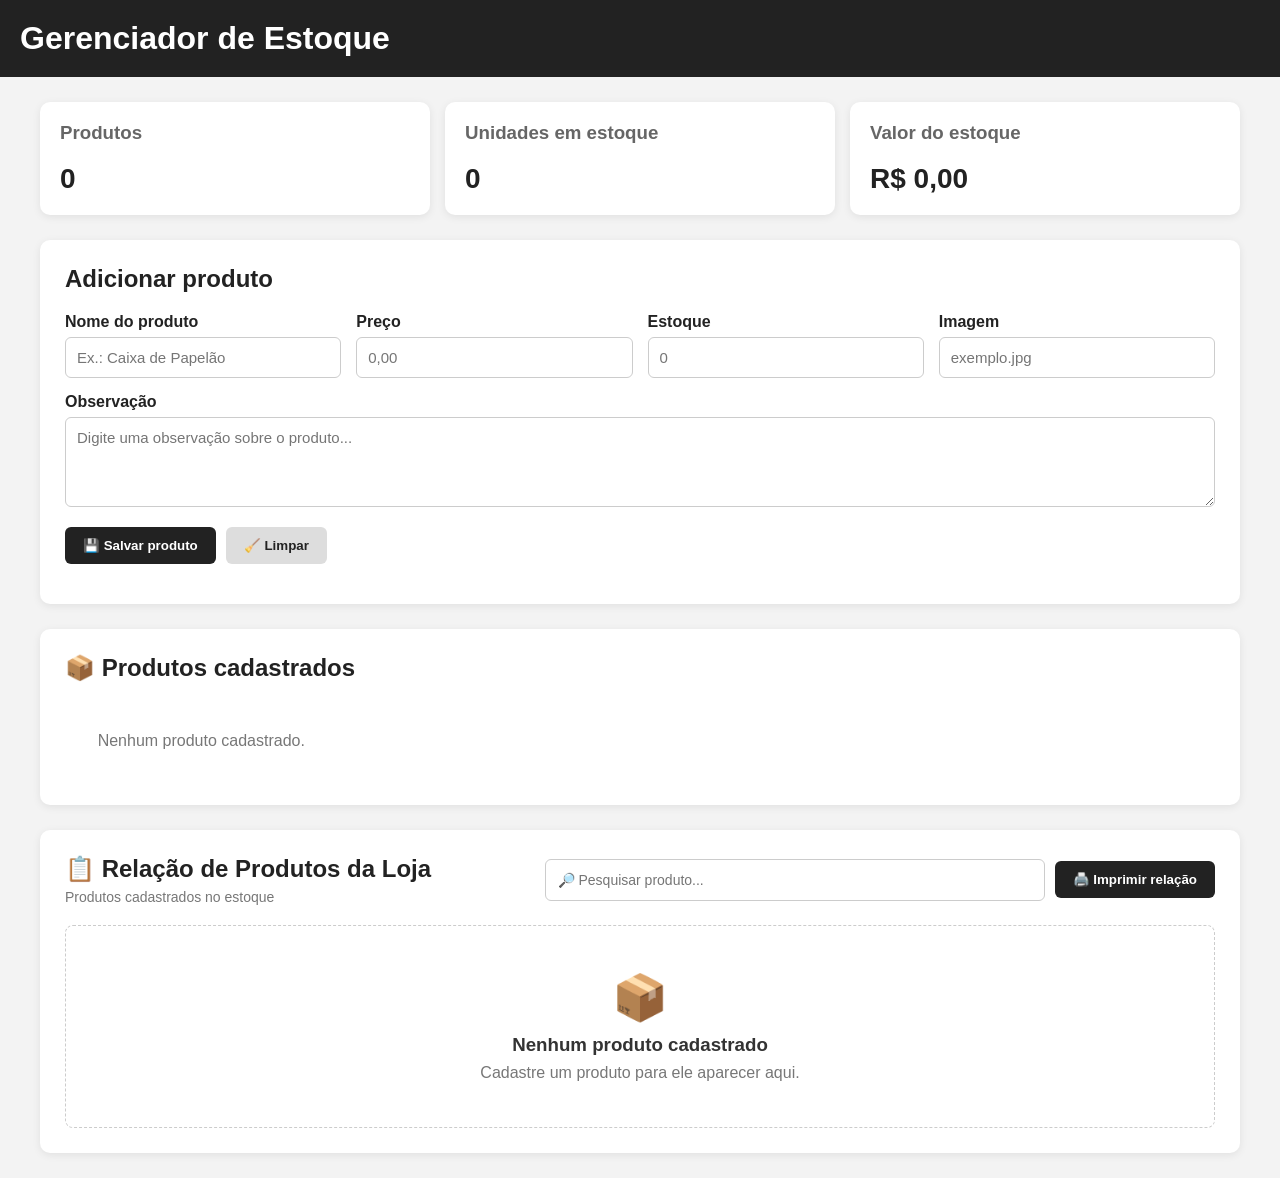
==== admin.html @ 74102bfa "Add files via upload" ====
<!DOCTYPE html>
<html lang="pt-BR">

<head>

    <meta charset="UTF-8">

    <meta
        name="viewport"
        content="width=device-width, initial-scale=1.0"
    >

    <title>Gerenciador de Estoque - Site</title>

    <style>

        * {
            box-sizing: border-box;
        }

        body {
            margin: 0;
            font-family: Arial, sans-serif;
            background: #f3f3f3;
            color: #222;
        }

        header {
            background: #222;
            color: white;
            padding: 20px;
        }

        header h1 {
            margin: 0;
        }

        .container {
            width: 95%;
            max-width: 1200px;
            margin: 25px auto;
        }

        .resumo {
            display: grid;
            grid-template-columns:
                repeat(auto-fit, minmax(200px, 1fr));
            gap: 15px;
            margin-bottom: 25px;
        }

        .resumo-card {
            background: white;
            padding: 20px;
            border-radius: 10px;
            box-shadow: 0 2px 8px rgba(0,0,0,.08);
        }

        .resumo-card h3 {
            margin-top: 0;
            color: #666;
        }

        .resumo-card strong {
            font-size: 28px;
        }

        .card {
            background: white;
            padding: 25px;
            border-radius: 10px;
            margin-bottom: 25px;
            box-shadow: 0 2px 8px rgba(0,0,0,.08);
        }

        .card h2 {
            margin-top: 0;
        }

        .form-grid {
            display: grid;
            grid-template-columns:
                repeat(auto-fit, minmax(220px, 1fr));
            gap: 15px;
        }

        .campo {
            display: flex;
            flex-direction: column;
        }

        .campo label {
            font-weight: bold;
            margin-bottom: 6px;
        }

        .campo input,
        .campo textarea {
            padding: 11px;
            border: 1px solid #ccc;
            border-radius: 6px;
            font-size: 15px;
            font-family: Arial, sans-serif;
        }

        .campo input:focus,
        .campo textarea:focus {
            outline: none;
            border-color: #155f91;
        }

        .campo textarea {
            resize: vertical;
            min-height: 90px;
        }

        .botoes {
            display: flex;
            gap: 10px;
            margin-top: 20px;
            flex-wrap: wrap;
        }

        button {
            border: none;
            border-radius: 6px;
            padding: 11px 18px;
            font-weight: bold;
            cursor: pointer;
        }

        button:hover {
            opacity: .85;
        }

        .btn-salvar {
            background: #222;
            color: white;
        }

        .btn-limpar {
            background: #ddd;
            color: #222;
        }

        .btn-editar {
            background: #444;
            color: white;
        }

        .btn-excluir {
            background: #b00020;
            color: white;
        }

        #mensagem {
            margin-top: 15px;
            font-weight: bold;
        }

        /* PRODUTOS */

        .produtos {
            display: grid;
            grid-template-columns:
                repeat(auto-fill, minmax(260px, 1fr));
            gap: 20px;
        }

        .produto {
            border: 1px solid #ddd;
            border-radius: 10px;
            overflow: hidden;
            background: white;
        }

        .produto-imagem {
            width: 100%;
            height: 180px;
            object-fit: cover;
            background: #eee;
        }

        .produto-sem-imagem {
            height: 180px;
            display: flex;
            align-items: center;
            justify-content: center;
            background: #eee;
            color: #777;
            font-size: 18px;
        }

        .produto-info {
            padding: 15px;
        }

        .produto-info h3 {
            margin-top: 0;
        }

        .preco {
            font-size: 20px;
            font-weight: bold;
        }

        .estoque {
            margin-top: 8px;
            font-weight: bold;
        }

        .estoque-baixo {
            color: #b00020;
        }

        .estoque-ok {
            color: #168000;
        }

        .observacao {
            margin-top: 10px;
            padding: 10px;
            background: #f5f5f5;
            border-radius: 6px;
            font-size: 14px;
        }

        .produto-botoes {
            display: flex;
            gap: 8px;
            margin-top: 15px;
        }

        .produto-botoes button {
            flex: 1;
        }

        .vazio {
            text-align: center;
            color: #777;
            padding: 30px;
        }

        /* RELAÇÃO */

        .cabecalho-relacao-produtos {
            display: flex;
            justify-content: space-between;
            align-items: center;
            gap: 20px;
            margin-bottom: 20px;
        }

        .cabecalho-relacao-produtos h2 {
            margin: 0 0 6px;
        }

        .cabecalho-relacao-produtos p {
            margin: 0;
            color: #777;
            font-size: 14px;
        }

        .acoes-relacao-produtos {
            display: flex;
            align-items: center;
            gap: 10px;
            flex: 1;
            justify-content: flex-end;
        }

        #pesquisaProduto {
            width: 100%;
            max-width: 500px;
            padding: 12px;
            border: 1px solid #ccc;
            border-radius: 6px;
            font-size: 14px;
            outline: none;
        }

        #pesquisaProduto:focus {
            border-color: #155f91;
        }

        #btnImprimirProdutos {
            background: #222;
            color: white;
            white-space: nowrap;
        }

        .relacao-produtos {
            width: 100%;
            overflow-x: auto;
        }

        .tabela-relacao-produtos {
            width: 100%;
            border-collapse: collapse;
        }

        .tabela-relacao-produtos th {
            background: #153c57;
            color: white;
            padding: 13px;
            text-align: left;
            white-space: nowrap;
        }

        .tabela-relacao-produtos td {
            padding: 12px;
            border-bottom: 1px solid #ddd;
            vertical-align: middle;
        }

        .tabela-relacao-produtos tr:hover {
            background: #f7f7f7;
        }

        .quantidade-estoque {
            font-weight: bold;
            text-align: center;
        }

        .situacao-disponivel {
            color: #168000;
            font-weight: bold;
        }

        .situacao-estoque-baixo {
            color: #c77700;
            font-weight: bold;
        }

        .situacao-sem-estoque {
            color: #b00020;
            font-weight: bold;
        }

        .relacao-vazia {
            text-align: center;
            padding: 45px 20px;
            border: 1px dashed #ccc;
            border-radius: 8px;
            color: #777;
        }

        .relacao-vazia-icone {
            font-size: 45px;
            margin-bottom: 10px;
        }

        .relacao-vazia h3 {
            margin: 0 0 8px;
            color: #333;
        }

        .relacao-vazia p {
            margin: 0;
        }

        /* IMPRESSÃO */

        @media print {

            body {
                background: white;
            }

            header {
                background: white;
                color: black;
                padding: 0;
                margin-bottom: 20px;
            }

            .container {
                width: 100%;
                max-width: none;
                margin: 0;
            }

            .resumo,
            #formularioProduto,
            .produtos,
            .acoes-relacao-produtos,
            .btn-editar,
            .btn-excluir {
                display: none !important;
            }

            .card {
                box-shadow: none;
                border: none;
                padding: 0;
                margin: 0;
            }

            .cabecalho-relacao-produtos {
                display: block;
                text-align: center;
                margin-bottom: 20px;
            }

            .cabecalho-relacao-produtos p {
                display: none;
            }

            .relacao-produtos {
                overflow: visible;
            }

            .tabela-relacao-produtos {
                width: 100%;
            }
        }

        /* CELULAR */

        @media (max-width: 700px) {

            .container {
                width: 94%;
            }

            .cabecalho-relacao-produtos {
                flex-direction: column;
                align-items: stretch;
            }

            .acoes-relacao-produtos {
                flex-direction: column;
                align-items: stretch;
            }

            #pesquisaProduto {
                max-width: none;
            }

            #btnImprimirProdutos {
                width: 100%;
            }

            .tabela-relacao-produtos {
                min-width: 700px;
            }
        }

    </style>

</head>

<body>

<header>

    <h1>
        Gerenciador de Estoque
    </h1>

</header>

<main class="container">

    <!-- RESUMO -->

    <section class="resumo">

        <div class="resumo-card">

            <h3>
                Produtos
            </h3>

            <strong id="totalProdutos">
                0
            </strong>

        </div>

        <div class="resumo-card">

            <h3>
                Unidades em estoque
            </h3>

            <strong id="totalEstoque">
                0
            </strong>

        </div>

        <div class="resumo-card">

            <h3>
                Valor do estoque
            </h3>

            <strong id="valorEstoque">
                R$ 0,00
            </strong>

        </div>

    </section>


    <!-- FORMULÁRIO -->

    <section
        class="card"
        id="formularioProduto"
    >

        <h2 id="tituloFormulario">
            Adicionar produto
        </h2>

        <form id="formProduto">

            <input
                type="hidden"
                id="produtoId"
            >

            <div class="form-grid">

                <div class="campo">

                    <label for="nomeProduto">
                        Nome do produto
                    </label>

                    <input
                        type="text"
                        id="nomeProduto"
                        placeholder="Ex.: Caixa de Papelão"
                        required
                    >

                </div>

                <div class="campo">

                    <label for="precoProduto">
                        Preço
                    </label>

                    <input
                        type="number"
                        id="precoProduto"
                        min="0"
                        step="0.01"
                        placeholder="0,00"
                        required
                    >

                </div>

                <div class="campo">

                    <label for="estoqueProduto">
                        Estoque
                    </label>

                    <input
                        type="number"
                        id="estoqueProduto"
                        min="0"
                        step="1"
                        placeholder="0"
                        required
                    >

                </div>

                <div class="campo">

                    <label for="imagemProduto">
                        Imagem
                    </label>

                    <input
                        type="text"
                        id="imagemProduto"
                        placeholder="exemplo.jpg"
                    >

                </div>

                <div
                    class="campo"
                    style="grid-column:1 / -1;"
                >

                    <label for="observacaoProduto">
                        Observação
                    </label>

                    <textarea
                        id="observacaoProduto"
                        placeholder="Digite uma observação sobre o produto..."
                    ></textarea>

                </div>

            </div>

            <div class="botoes">

                <button
                    type="submit"
                    class="btn-salvar"
                >
                    💾 Salvar produto
                </button>

                <button
                    type="button"
                    class="btn-limpar"
                    id="btnLimpar"
                >
                    🧹 Limpar
                </button>

            </div>

            <div id="mensagem"></div>

        </form>

    </section>


    <!-- PRODUTOS CADASTRADOS -->

    <section class="card">

        <h2>
            📦 Produtos cadastrados
        </h2>

        <div
            id="listaProdutos"
            class="produtos"
        ></div>

    </section>


    <!-- RELAÇÃO -->

    <section
        class="card"
        id="secaoRelacaoProdutos"
    >

        <div class="cabecalho-relacao-produtos">

            <div>

                <h2>
                    📋 Relação de Produtos da Loja
                </h2>

                <p>
                    Produtos cadastrados no estoque
                </p>

            </div>

            <div class="acoes-relacao-produtos">

                <input
                    type="text"
                    id="pesquisaProduto"
                    placeholder="🔎 Pesquisar produto..."
                    autocomplete="off"
                >

                <button
                    type="button"
                    id="btnImprimirProdutos"
                    class="btn-salvar"
                >
                    🖨️ Imprimir relação
                </button>

            </div>

        </div>

        <div
            id="relacaoProdutos"
            class="relacao-produtos"
        ></div>

    </section>

</main>

<script src="estoque.js"></script>

</body>

</html>
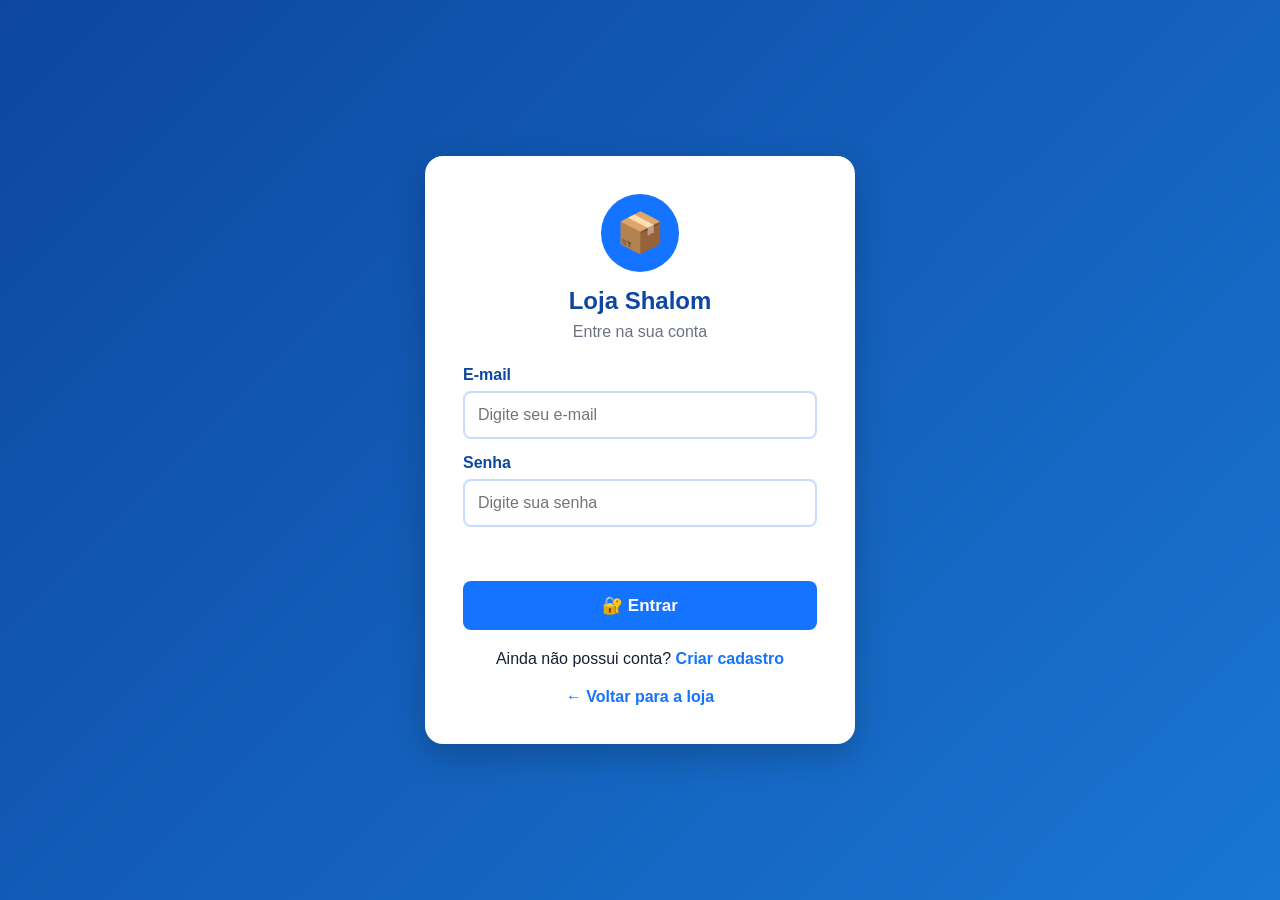
==== commit a87a0c16: "Add files via upload" ====
--- a/admin.html
+++ b/admin.html
@@ -2,7 +2,6 @@
 <html lang="pt-BR">
 
 <head>
-
     <meta charset="UTF-8">
 
     <meta
@@ -10,697 +9,446 @@
         content="width=device-width, initial-scale=1.0"
     >
 
-    <title>Gerenciador de Estoque - Site</title>
-
-    <style>
-
-        * {
-            box-sizing: border-box;
-        }
-
-        body {
-            margin: 0;
-            font-family: Arial, sans-serif;
-            background: #f3f3f3;
-            color: #222;
-        }
-
-        header {
-            background: #222;
-            color: white;
-            padding: 20px;
-        }
-
-        header h1 {
-            margin: 0;
-        }
-
-        .container {
-            width: 95%;
-            max-width: 1200px;
-            margin: 25px auto;
-        }
-
-        .resumo {
-            display: grid;
-            grid-template-columns:
-                repeat(auto-fit, minmax(200px, 1fr));
-            gap: 15px;
-            margin-bottom: 25px;
-        }
-
-        .resumo-card {
-            background: white;
-            padding: 20px;
-            border-radius: 10px;
-            box-shadow: 0 2px 8px rgba(0,0,0,.08);
-        }
-
-        .resumo-card h3 {
-            margin-top: 0;
-            color: #666;
-        }
-
-        .resumo-card strong {
-            font-size: 28px;
-        }
-
-        .card {
-            background: white;
-            padding: 25px;
-            border-radius: 10px;
-            margin-bottom: 25px;
-            box-shadow: 0 2px 8px rgba(0,0,0,.08);
-        }
-
-        .card h2 {
-            margin-top: 0;
-        }
-
-        .form-grid {
-            display: grid;
-            grid-template-columns:
-                repeat(auto-fit, minmax(220px, 1fr));
-            gap: 15px;
-        }
-
-        .campo {
-            display: flex;
-            flex-direction: column;
-        }
-
-        .campo label {
-            font-weight: bold;
-            margin-bottom: 6px;
-        }
-
-        .campo input,
-        .campo textarea {
-            padding: 11px;
-            border: 1px solid #ccc;
-            border-radius: 6px;
-            font-size: 15px;
-            font-family: Arial, sans-serif;
-        }
-
-        .campo input:focus,
-        .campo textarea:focus {
-            outline: none;
-            border-color: #155f91;
-        }
-
-        .campo textarea {
-            resize: vertical;
-            min-height: 90px;
-        }
-
-        .botoes {
-            display: flex;
-            gap: 10px;
-            margin-top: 20px;
-            flex-wrap: wrap;
-        }
-
-        button {
-            border: none;
-            border-radius: 6px;
-            padding: 11px 18px;
-            font-weight: bold;
-            cursor: pointer;
-        }
-
-        button:hover {
-            opacity: .85;
-        }
-
-        .btn-salvar {
-            background: #222;
-            color: white;
-        }
-
-        .btn-limpar {
-            background: #ddd;
-            color: #222;
-        }
-
-        .btn-editar {
-            background: #444;
-            color: white;
-        }
-
-        .btn-excluir {
-            background: #b00020;
-            color: white;
-        }
-
-        #mensagem {
-            margin-top: 15px;
-            font-weight: bold;
-        }
-
-        /* PRODUTOS */
-
-        .produtos {
-            display: grid;
-            grid-template-columns:
-                repeat(auto-fill, minmax(260px, 1fr));
-            gap: 20px;
-        }
-
-        .produto {
-            border: 1px solid #ddd;
-            border-radius: 10px;
-            overflow: hidden;
-            background: white;
-        }
-
-        .produto-imagem {
-            width: 100%;
-            height: 180px;
-            object-fit: cover;
-            background: #eee;
-        }
-
-        .produto-sem-imagem {
-            height: 180px;
-            display: flex;
-            align-items: center;
-            justify-content: center;
-            background: #eee;
-            color: #777;
-            font-size: 18px;
-        }
-
-        .produto-info {
-            padding: 15px;
-        }
-
-        .produto-info h3 {
-            margin-top: 0;
-        }
-
-        .preco {
-            font-size: 20px;
-            font-weight: bold;
-        }
-
-        .estoque {
-            margin-top: 8px;
-            font-weight: bold;
-        }
-
-        .estoque-baixo {
-            color: #b00020;
-        }
-
-        .estoque-ok {
-            color: #168000;
-        }
-
-        .observacao {
-            margin-top: 10px;
-            padding: 10px;
-            background: #f5f5f5;
-            border-radius: 6px;
-            font-size: 14px;
-        }
-
-        .produto-botoes {
-            display: flex;
-            gap: 8px;
-            margin-top: 15px;
-        }
-
-        .produto-botoes button {
-            flex: 1;
-        }
-
-        .vazio {
-            text-align: center;
-            color: #777;
-            padding: 30px;
-        }
-
-        /* RELAÇÃO */
-
-        .cabecalho-relacao-produtos {
-            display: flex;
-            justify-content: space-between;
-            align-items: center;
-            gap: 20px;
-            margin-bottom: 20px;
-        }
-
-        .cabecalho-relacao-produtos h2 {
-            margin: 0 0 6px;
-        }
-
-        .cabecalho-relacao-produtos p {
-            margin: 0;
-            color: #777;
-            font-size: 14px;
-        }
-
-        .acoes-relacao-produtos {
-            display: flex;
-            align-items: center;
-            gap: 10px;
-            flex: 1;
-            justify-content: flex-end;
-        }
-
-        #pesquisaProduto {
-            width: 100%;
-            max-width: 500px;
-            padding: 12px;
-            border: 1px solid #ccc;
-            border-radius: 6px;
-            font-size: 14px;
-            outline: none;
-        }
-
-        #pesquisaProduto:focus {
-            border-color: #155f91;
-        }
-
-        #btnImprimirProdutos {
-            background: #222;
-            color: white;
-            white-space: nowrap;
-        }
-
-        .relacao-produtos {
-            width: 100%;
-            overflow-x: auto;
-        }
-
-        .tabela-relacao-produtos {
-            width: 100%;
-            border-collapse: collapse;
-        }
-
-        .tabela-relacao-produtos th {
-            background: #153c57;
-            color: white;
-            padding: 13px;
-            text-align: left;
-            white-space: nowrap;
-        }
-
-        .tabela-relacao-produtos td {
-            padding: 12px;
-            border-bottom: 1px solid #ddd;
-            vertical-align: middle;
-        }
-
-        .tabela-relacao-produtos tr:hover {
-            background: #f7f7f7;
-        }
-
-        .quantidade-estoque {
-            font-weight: bold;
-            text-align: center;
-        }
-
-        .situacao-disponivel {
-            color: #168000;
-            font-weight: bold;
-        }
-
-        .situacao-estoque-baixo {
-            color: #c77700;
-            font-weight: bold;
-        }
-
-        .situacao-sem-estoque {
-            color: #b00020;
-            font-weight: bold;
-        }
-
-        .relacao-vazia {
-            text-align: center;
-            padding: 45px 20px;
-            border: 1px dashed #ccc;
-            border-radius: 8px;
-            color: #777;
-        }
-
-        .relacao-vazia-icone {
-            font-size: 45px;
-            margin-bottom: 10px;
-        }
-
-        .relacao-vazia h3 {
-            margin: 0 0 8px;
-            color: #333;
-        }
-
-        .relacao-vazia p {
-            margin: 0;
-        }
-
-        /* IMPRESSÃO */
-
-        @media print {
-
-            body {
-                background: white;
-            }
-
-            header {
-                background: white;
-                color: black;
-                padding: 0;
-                margin-bottom: 20px;
-            }
-
-            .container {
-                width: 100%;
-                max-width: none;
-                margin: 0;
-            }
-
-            .resumo,
-            #formularioProduto,
-            .produtos,
-            .acoes-relacao-produtos,
-            .btn-editar,
-            .btn-excluir {
-                display: none !important;
-            }
-
-            .card {
-                box-shadow: none;
-                border: none;
-                padding: 0;
-                margin: 0;
-            }
-
-            .cabecalho-relacao-produtos {
-                display: block;
-                text-align: center;
-                margin-bottom: 20px;
-            }
-
-            .cabecalho-relacao-produtos p {
-                display: none;
-            }
-
-            .relacao-produtos {
-                overflow: visible;
-            }
-
-            .tabela-relacao-produtos {
-                width: 100%;
-            }
-        }
-
-        /* CELULAR */
-
-        @media (max-width: 700px) {
-
-            .container {
-                width: 94%;
-            }
-
-            .cabecalho-relacao-produtos {
-                flex-direction: column;
-                align-items: stretch;
-            }
-
-            .acoes-relacao-produtos {
-                flex-direction: column;
-                align-items: stretch;
-            }
-
-            #pesquisaProduto {
-                max-width: none;
-            }
-
-            #btnImprimirProdutos {
-                width: 100%;
-            }
-
-            .tabela-relacao-produtos {
-                min-width: 700px;
-            }
-        }
-
-    </style>
-
+    <title>Painel Administrativo - Loja Shalom</title>
+
+    <link
+        rel="stylesheet"
+        href="admin.css"
+    >
 </head>
 
+
 <body>
 
-<header>
-
-    <h1>
-        Gerenciador de Estoque
-    </h1>
-
-</header>
-
-<main class="container">
-
-    <!-- RESUMO -->
-
-    <section class="resumo">
-
-        <div class="resumo-card">
-
-            <h3>
-                Produtos
-            </h3>
-
-            <strong id="totalProdutos">
-                0
-            </strong>
+    <!-- ==========================================
+         CABEÇALHO
+    =========================================== -->
+
+    <header class="cabecalho">
+
+        <div class="logo-area">
+
+            <h1>
+                📦 Loja Shalom
+            </h1>
+
+            <p>
+                Painel Administrativo
+            </p>
 
         </div>
 
-        <div class="resumo-card">
-
-            <h3>
-                Unidades em estoque
-            </h3>
-
-            <strong id="totalEstoque">
-                0
-            </strong>
+
+        <!-- RELÓGIO -->
+
+        <div class="relogio-loja">
+
+            <div
+                id="relogioBrasil"
+                class="hora-loja"
+            >
+                00:00:00
+            </div>
+
+            <div
+                id="dataBrasil"
+                class="data-loja"
+            >
+                Carregando...
+            </div>
 
         </div>
 
-        <div class="resumo-card">
-
-            <h3>
-                Valor do estoque
-            </h3>
-
-            <strong id="valorEstoque">
-                R$ 0,00
-            </strong>
+
+        <!-- BOTÃO SAIR -->
+
+        <div class="usuario-area">
+
+            <span>
+                👨‍💼 Administrador
+            </span>
+
+            <button
+                id="btnSair"
+                class="btn-sair"
+                type="button"
+            >
+                🚪 Sair
+            </button>
 
         </div>
 
-    </section>
-
-
-    <!-- FORMULÁRIO -->
-
-    <section
-        class="card"
-        id="formularioProduto"
-    >
-
-        <h2 id="tituloFormulario">
-            Adicionar produto
-        </h2>
-
-        <form id="formProduto">
-
-            <input
-                type="hidden"
-                id="produtoId"
+    </header>
+
+
+
+    <!-- ==========================================
+         CONTEÚDO PRINCIPAL
+    =========================================== -->
+
+    <main class="container">
+
+
+        <!-- ======================================
+             RESUMO
+        ======================================= -->
+
+        <section class="resumo">
+
+            <div class="resumo-card">
+
+                <span>💰</span>
+
+                <div>
+
+                    <small>
+                        Saldo
+                    </small>
+
+                    <strong id="saldo">
+                        R$ 0,00
+                    </strong>
+
+                </div>
+
+            </div>
+
+
+            <div class="resumo-card">
+
+                <span>📦</span>
+
+                <div>
+
+                    <small>
+                        Produtos
+                    </small>
+
+                    <strong id="totalProdutos">
+                        0
+                    </strong>
+
+                </div>
+
+            </div>
+
+
+            <div class="resumo-card">
+
+                <span>👥</span>
+
+                <div>
+
+                    <small>
+                        Clientes
+                    </small>
+
+                    <strong id="totalClientes">
+                        0
+                    </strong>
+
+                </div>
+
+            </div>
+
+
+            <div class="resumo-card">
+
+                <span>💳</span>
+
+                <div>
+
+                    <small>
+                        Depósitos
+                    </small>
+
+                    <strong id="totalDepositos">
+                        0
+                    </strong>
+
+                </div>
+
+            </div>
+
+        </section>
+
+
+
+        <!-- ======================================
+             DEPÓSITO
+        ======================================= -->
+
+        <section class="card">
+
+            <h2>
+                💰 Registrar depósito
+            </h2>
+
+
+            <form id="depositoForm">
+
+                <label for="valorDeposito">
+                    Valor do depósito
+                </label>
+
+                <input
+                    type="number"
+                    id="valorDeposito"
+                    min="0.01"
+                    step="0.01"
+                    placeholder="Ex.: 500,00"
+                    required
+                >
+
+
+                <label for="descricaoDeposito">
+                    Descrição
+                </label>
+
+                <input
+                    type="text"
+                    id="descricaoDeposito"
+                    placeholder="Ex.: Depósito inicial"
+                >
+
+
+                <button
+                    class="btn-principal"
+                    type="submit"
+                >
+                    + Registrar depósito
+                </button>
+
+            </form>
+
+
+            <p
+                id="mensagemDeposito"
+                class="mensagem"
+                aria-live="polite"
+            ></p>
+
+        </section>
+
+
+
+        <!-- ======================================
+             HISTÓRICO DE DEPÓSITOS
+        ======================================= -->
+
+        <section class="card">
+
+            <h2>
+                📋 Histórico de depósitos
+            </h2>
+
+
+            <div id="listaDepositos">
+
+                <p class="vazio">
+                    Nenhum depósito registrado.
+                </p>
+
+            </div>
+
+        </section>
+
+
+
+        <!-- ======================================
+             PRODUTOS
+        ======================================= -->
+
+        <section class="card">
+
+            <div class="titulo-linha">
+
+                <h2>
+                    📦 Gerenciar produtos
+                </h2>
+
+
+                <button
+                    id="btnNovoProduto"
+                    class="btn-principal"
+                    type="button"
+                >
+                    + Novo produto
+                </button>
+
+            </div>
+
+
+
+            <!-- FORMULÁRIO DE PRODUTO -->
+
+            <form
+                id="formularioProduto"
+                class="form-produto oculto"
             >
 
-            <div class="form-grid">
-
-                <div class="campo">
-
-                    <label for="nomeProduto">
-                        Nome do produto
-                    </label>
-
-                    <input
-                        type="text"
-                        id="nomeProduto"
-                        placeholder="Ex.: Caixa de Papelão"
-                        required
+                <input
+                    type="hidden"
+                    id="produtoId"
+                >
+
+
+                <label for="nomeProduto">
+                    Nome do produto
+                </label>
+
+                <input
+                    type="text"
+                    id="nomeProduto"
+                    placeholder="Ex.: Copo descartável"
+                    required
+                >
+
+
+                <label for="precoProduto">
+                    Preço
+                </label>
+
+                <input
+                    type="number"
+                    id="precoProduto"
+                    min="0"
+                    step="0.01"
+                    placeholder="Ex.: 10,90"
+                    required
+                >
+
+
+                <label for="estoqueProduto">
+                    Estoque
+                </label>
+
+                <input
+                    type="number"
+                    id="estoqueProduto"
+                    min="0"
+                    step="1"
+                    placeholder="Ex.: 100"
+                    required
+                >
+
+
+                <!-- UMA ÚNICA OBSERVAÇÃO -->
+
+                <label for="observacaoProduto">
+                    Observação do produto
+                </label>
+
+                <textarea
+                    id="observacaoProduto"
+                    rows="3"
+                    placeholder="Ex.: Pacote com 100 unidades, tamanho, material, cor..."
+                ></textarea>
+
+
+                <label for="imagemProduto">
+                    Imagem
+                </label>
+
+                <input
+                    type="text"
+                    id="imagemProduto"
+                    placeholder="Ex.: copos.png.webp"
+                >
+
+
+                <div class="botoes">
+
+                    <button
+                        class="btn-principal"
+                        type="submit"
                     >
+                        💾 Salvar produto
+                    </button>
+
+
+                    <button
+                        id="btnCancelarProduto"
+                        class="btn-cancelar"
+                        type="button"
+                    >
+                        Cancelar
+                    </button>
 
                 </div>
 
-                <div class="campo">
-
-                    <label for="precoProduto">
-                        Preço
-                    </label>
-
-                    <input
-                        type="number"
-                        id="precoProduto"
-                        min="0"
-                        step="0.01"
-                        placeholder="0,00"
-                        required
-                    >
-
-                </div>
-
-                <div class="campo">
-
-                    <label for="estoqueProduto">
-                        Estoque
-                    </label>
-
-                    <input
-                        type="number"
-                        id="estoqueProduto"
-                        min="0"
-                        step="1"
-                        placeholder="0"
-                        required
-                    >
-
-                </div>
-
-                <div class="campo">
-
-                    <label for="imagemProduto">
-                        Imagem
-                    </label>
-
-                    <input
-                        type="text"
-                        id="imagemProduto"
-                        placeholder="exemplo.jpg"
-                    >
-
-                </div>
-
-                <div
-                    class="campo"
-                    style="grid-column:1 / -1;"
-                >
-
-                    <label for="observacaoProduto">
-                        Observação
-                    </label>
-
-                    <textarea
-                        id="observacaoProduto"
-                        placeholder="Digite uma observação sobre o produto..."
-                    ></textarea>
-
-                </div>
-
-            </div>
-
-            <div class="botoes">
-
-                <button
-                    type="submit"
-                    class="btn-salvar"
-                >
-                    💾 Salvar produto
-                </button>
-
-                <button
-                    type="button"
-                    class="btn-limpar"
-                    id="btnLimpar"
-                >
-                    🧹 Limpar
-                </button>
-
-            </div>
-
-            <div id="mensagem"></div>
-
-        </form>
-
-    </section>
-
-
-    <!-- PRODUTOS CADASTRADOS -->
-
-    <section class="card">
-
-        <h2>
-            📦 Produtos cadastrados
-        </h2>
-
-        <div
-            id="listaProdutos"
-            class="produtos"
-        ></div>
-
-    </section>
-
-
-    <!-- RELAÇÃO -->
-
-    <section
-        class="card"
-        id="secaoRelacaoProdutos"
-    >
-
-        <div class="cabecalho-relacao-produtos">
-
-            <div>
+            </form>
+
+
+
+            <!-- LISTA DE PRODUTOS -->
+
+            <div id="listaProdutos">
+
+                <p class="vazio">
+                    Nenhum produto cadastrado.
+                </p>
+
+            </div>
+
+        </section>
+
+
+
+        <!-- ======================================
+             PEDIDOS DOS CLIENTES
+        ======================================= -->
+
+        <section class="card">
+
+            <div class="titulo-linha">
 
                 <h2>
-                    📋 Relação de Produtos da Loja
+                    🧾 Pedidos dos clientes
                 </h2>
 
-                <p>
-                    Produtos cadastrados no estoque
+            </div>
+
+
+            <div id="listaPedidos">
+
+                <p class="vazio">
+                    Nenhum pedido registrado.
                 </p>
 
             </div>
 
-            <div class="acoes-relacao-produtos">
-
-                <input
-                    type="text"
-                    id="pesquisaProduto"
-                    placeholder="🔎 Pesquisar produto..."
-                    autocomplete="off"
-                >
-
-                <button
-                    type="button"
-                    id="btnImprimirProdutos"
-                    class="btn-salvar"
-                >
-                    🖨️ Imprimir relação
-                </button>
-
-            </div>
-
-        </div>
-
-        <div
-            id="relacaoProdutos"
-            class="relacao-produtos"
-        ></div>
-
-    </section>
-
-</main>
-
-<script src="estoque.js"></script>
-
+        </section>
+
+
+
+        <!-- ======================================
+             CLIENTES
+        ======================================= -->
+
+        <section class="card">
+
+            <h2>
+                👥 Clientes cadastrados
+            </h2>
+
+
+            <div id="listaClientes">
+
+                <p class="vazio">
+                    Nenhum cliente cadastrado.
+                </p>
+
+            </div>
+
+        </section>
+
+
+    </main>
+
+
+
+    <script src="admin.js"></script>
+    <script src="relogio.js"></script>
 </body>
-
-</html>+</html>
--- a/admin.css
+++ b/admin.css
@@ -0,0 +1,158 @@
+*{box-sizing:border-box;margin:0;padding:0}
+body{font-family:Arial,sans-serif;background:#eef3f9;color:#172033;min-height:100vh}
+header{background:#0d47a1;color:#fff;padding:20px 5%;display:flex;justify-content:space-between;align-items:center;gap:20px;flex-wrap:wrap}
+header h1{font-size:25px}header p{margin-top:4px;opacity:.9}
+button{border:0;border-radius:8px;padding:11px 16px;cursor:pointer;font-weight:700}
+.btn-sair{background:#e53935;color:#fff}.btn-principal{background:#1976d2;color:#fff}.btn-cancelar{background:#6b7280;color:#fff}
+.container{width:94%;max-width:1200px;margin:25px auto}.resumo{display:grid;grid-template-columns:repeat(4,1fr);gap:18px;margin-bottom:25px}
+.resumo-card,.card{background:#fff;border-radius:13px;box-shadow:0 4px 15px rgba(0,0,0,.07)}
+.resumo-card{padding:22px;display:flex;align-items:center;gap:14px}.resumo-card>span{font-size:30px}.resumo-card small{display:block;color:#64748b;margin-bottom:5px}.resumo-card strong{font-size:22px;color:#0d47a1}
+.card{padding:24px;margin-bottom:22px}.card h2{color:#0d47a1;margin-bottom:18px}.titulo-linha{display:flex;justify-content:space-between;align-items:center;gap:15px;flex-wrap:wrap}
+label{display:block;font-weight:700;margin:12px 0 6px}input,textarea{width:100%;padding:12px;border:1px solid #cbd5e1;border-radius:8px;font-size:16px;font-family:Arial,sans-serif}textarea{resize:vertical;min-height:80px}
+input:focus,textarea:focus{outline:0;border-color:#1976d2}.mensagem{min-height:20px;margin-top:10px;font-weight:700}
+.form-produto{background:#f7faff;border:1px solid #dbeafe;border-radius:10px;padding:18px;margin-bottom:18px}.botoes{display:flex;gap:10px;flex-wrap:wrap;margin-top:4px}
+.oculto{display:none}.vazio{text-align:center;color:#777;padding:12px}.item{border:1px solid #e1e7ef;border-radius:10px;padding:14px;margin-top:10px;background:#fafcff}
+.item-linha{display:flex;justify-content:space-between;align-items:center;gap:15px;flex-wrap:wrap}.acoes{display:flex;gap:8px;flex-wrap:wrap}
+.btn-editar{background:#f59e0b;color:#fff}.btn-excluir{background:#dc3545;color:#fff}
+.item strong.valor{font-size:19px;color:#16813d}.item small{color:#777}
+.produto-imagem{width:70px;height:70px;object-fit:contain;border-radius:8px;background:#fff;border:1px solid #eee}
+textarea{width:100%;padding:12px;border:1px solid #cbd5e1;border-radius:8px;font-size:15px;font-family:Arial,sans-serif;resize:vertical}
+textarea:focus{outline:0;border-color:#1976d2}.observacao-produto{margin-top:7px;padding:7px 9px;background:#fff8e1;border-radius:7px;color:#795548;font-size:13px}
+.produto-conteudo{display:flex;align-items:center;gap:14px}.pedido-itens{margin-top:8px;padding-left:18px;color:#555}
+@media(max-width:900px){.resumo{grid-template-columns:repeat(2,1fr)}}@media(max-width:600px){.resumo{grid-template-columns:1fr}.container{width:92%}}
+
+/* ==========================================
+   RELÓGIO MUNDIAL
+========================================== */
+
+.relogio-mundial {
+    width: 101%;
+    max-width: 1400px;
+    margin: 30px auto;
+    padding: 20px;
+    background: hsl(0, 0%, 4%);
+    border-radius: 14px;
+    box-shadow: 0 4px 15px #060606;
+}
+
+
+/* ==========================================
+   RELÓGIO PRINCIPAL
+========================================== */
+
+.relogio-principal {
+    text-align: center;
+    padding-bottom: 20px;
+    border-bottom: 1px solid hwb(0 5% 95%);
+}
+
+
+.relogio-titulo {
+    font-size: 16px;
+    color: hsl(0, 0%, 4%);
+    margin-bottom: 5px;
+}
+
+
+.hora-grande {
+    font-size: 42px;
+    font-weight: bold;
+    color: #0645ad;
+    letter-spacing: 2px;
+}
+
+
+.data-atual {
+    margin-top: 5px;
+    font-size: 15px;
+    color: #64748b;
+}
+
+
+/* ==========================================
+   HORÁRIOS DO MUNDO
+========================================== */
+
+.horarios-mundo {
+    display: grid;
+    grid-template-columns: repeat(3, 1fr);
+    gap: 12px;
+    margin-top: 18px;
+}
+
+
+.horario-cidade {
+    display: flex;
+    flex-direction: column;
+    gap: 6px;
+    padding: 14px;
+    background: #f8fafc;
+    border: 1px solid #e2e8f0;
+    border-radius: 10px;
+}
+
+
+.horario-cidade strong {
+    color: #1e293b;
+    font-size: 15px;
+}
+
+
+.horario-cidade span {
+    color: #0645ad;
+    font-size: 20px;
+    font-weight: bold;
+}
+
+
+/* ==========================================
+   CELULAR
+========================================== */
+
+@media (max-width: 700px) {
+
+    .relogio-mundial {
+        padding: 15px;
+    }
+
+
+    .hora-grande {
+        font-size: 34px;
+    }
+
+
+    .horarios-mundo {
+        grid-template-columns: 1fr 1fr;
+    }
+
+}
+
+
+@media (max-width: 450px) {
+
+    .horarios-mundo {
+        grid-template-columns: 1fr;
+    }
+
+}
+/* Itens gerados pelo painel */
+.deposito-item,.produto-admin,.pedido-admin,.cliente{
+    padding:14px;
+    margin:10px 0;
+    border:1px solid #e5e7eb;
+    border-radius:10px;
+    background:#fff;
+}
+.deposito-item,.produto-admin,.pedido-admin,.cliente{
+    display:flex;
+    gap:10px;
+    align-items:center;
+    flex-wrap:wrap;
+}
+.deposito-item small,.produto-admin small,.pedido-admin small,.cliente span{
+    width:100%;
+    color:#666;
+}
+.deposito-item button,.produto-admin button{
+    margin-left:auto;
+}
